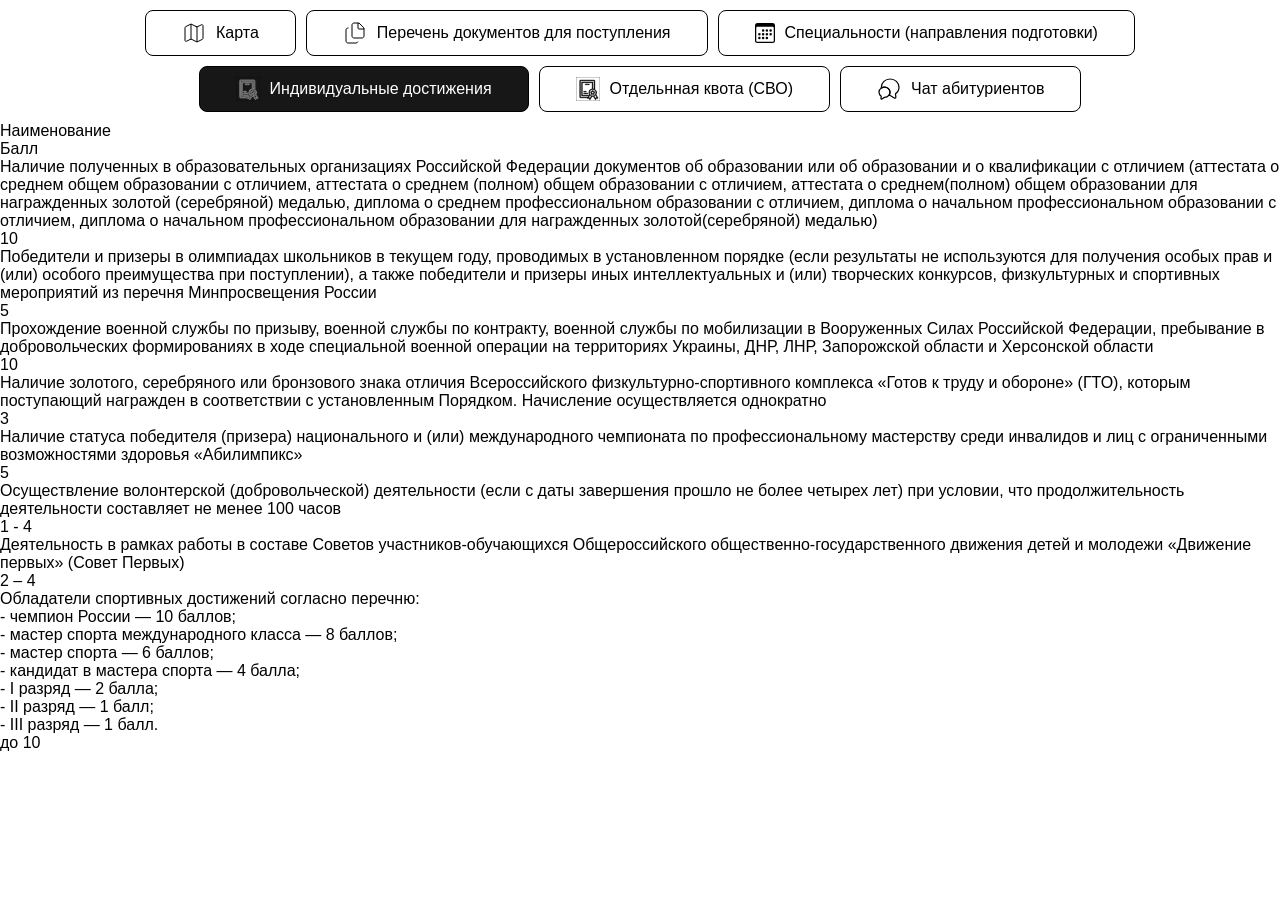
==== achievements.html @ 41448202 "09.06" ====
<!DOCTYPE html>
<html lang="ru">
<head>
    <meta charset="UTF-8">
    <meta name="viewport" content="width=device-width, initial-scale=1, maximum-scale=1, user-scalable=no">
    <title>Интерактивная карта - Часто задаваемые вопросы</title>
    <link rel="stylesheet" href="assets/css/style.css">
</head>
<body>
    <div class="nav-btns">
        <a href="index.html">
            <svg width="24" height="24" viewBox="0 0 24 24" fill="none" xmlns="http://www.w3.org/2000/svg">
                <path d="M14.106 5.55277C14.3836 5.69149 14.6897 5.7637 15 5.7637C15.3103 5.7637 15.6164 5.69149 15.894 5.55277L19.553 3.72277C19.7056 3.64653 19.8751 3.61058 20.0455 3.61834C20.2159 3.6261 20.3814 3.67731 20.5265 3.7671C20.6715 3.8569 20.7911 3.98229 20.874 4.13135C20.9569 4.28042 21.0003 4.44821 21 4.61877V17.3828C20.9999 17.5684 20.9481 17.7504 20.8505 17.9083C20.7528 18.0662 20.6131 18.1938 20.447 18.2768L15.894 20.5538C15.6164 20.6925 15.3103 20.7647 15 20.7647C14.6897 20.7647 14.3836 20.6925 14.106 20.5538L9.894 18.4478C9.6164 18.3091 9.31033 18.2368 9 18.2368C8.68967 18.2368 8.3836 18.3091 8.106 18.4478L4.447 20.2778C4.29436 20.3541 4.12473 20.39 3.95426 20.3822C3.78379 20.3744 3.61816 20.3231 3.47312 20.2332C3.32808 20.1433 3.20846 20.0177 3.12565 19.8685C3.04284 19.7193 2.99958 19.5514 3 19.3808V6.61777C3.0001 6.43211 3.05189 6.25014 3.14956 6.09225C3.24722 5.93435 3.38692 5.80676 3.553 5.72377L8.106 3.44677C8.3836 3.30805 8.68967 3.23584 9 3.23584C9.31033 3.23584 9.6164 3.30805 9.894 3.44677L14.106 5.55277Z" stroke="black" stroke-linecap="round" stroke-linejoin="round"/>
                <path d="M15 5.76416V20.7642" stroke="black" stroke-linecap="round" stroke-linejoin="round"/>
                <path d="M9 3.23584V18.2358" stroke="black" stroke-linecap="round" stroke-linejoin="round"/>
            </svg>
            Карта
        </a>
        <a href="documents-list.html">
            <svg width="24" height="24" viewBox="0 0 24 24" fill="none" xmlns="http://www.w3.org/2000/svg">
                <path d="M15 2H11C10.4696 2 9.96086 2.21071 9.58579 2.58579C9.21071 2.96086 9 3.46957 9 4V15C9 15.5304 9.21071 16.0391 9.58579 16.4142C9.96086 16.7893 10.4696 17 11 17H19C19.5304 17 20.0391 16.7893 20.4142 16.4142C20.7893 16.0391 21 15.5304 21 15V8" stroke="black" stroke-linecap="round" stroke-linejoin="round"/>
                <path d="M16.706 2.70601C16.4823 2.48153 16.2164 2.30357 15.9236 2.18239C15.6308 2.06122 15.3169 1.99923 15 2.00001V7.00001C15 7.26522 15.1054 7.51958 15.2929 7.70711C15.4804 7.89465 15.7348 8.00001 16 8.00001H21C21.0008 7.68312 20.9388 7.36921 20.8176 7.0764C20.6964 6.78359 20.5185 6.51768 20.294 6.29401L16.706 2.70601Z" stroke="black" stroke-linecap="round" stroke-linejoin="round"/>
                <path d="M5 7C4.46957 7 3.96086 7.21071 3.58579 7.58579C3.21071 7.96086 3 8.46957 3 9V20C3 20.5304 3.21071 21.0391 3.58579 21.4142C3.96086 21.7893 4.46957 22 5 22H13C13.3511 22 13.6959 21.9076 14 21.732C14.304 21.5565 14.5565 21.304 14.732 21" stroke="black" stroke-linecap="round" stroke-linejoin="round"/>
            </svg>
            Перечень документов для поступления
        </a>
        <a href="plan-bak.html">
            <svg xmlns="http://www.w3.org/2000/svg" width="20" height="20" fill="currentColor" class="bi bi-calendar3" viewBox="0 0 16 16">
                <path d="M14 0H2a2 2 0 0 0-2 2v12a2 2 0 0 0 2 2h12a2 2 0 0 0 2-2V2a2 2 0 0 0-2-2M1 3.857C1 3.384 1.448 3 2 3h12c.552 0 1 .384 1 .857v10.286c0 .473-.448.857-1 .857H2c-.552 0-1-.384-1-.857z"/>
                <path d="M6.5 7a1 1 0 1 0 0-2 1 1 0 0 0 0 2m3 0a1 1 0 1 0 0-2 1 1 0 0 0 0 2m3 0a1 1 0 1 0 0-2 1 1 0 0 0 0 2m-9 3a1 1 0 1 0 0-2 1 1 0 0 0 0 2m3 0a1 1 0 1 0 0-2 1 1 0 0 0 0 2m3 0a1 1 0 1 0 0-2 1 1 0 0 0 0 2m3 0a1 1 0 1 0 0-2 1 1 0 0 0 0 2m-9 3a1 1 0 1 0 0-2 1 1 0 0 0 0 2m3 0a1 1 0 1 0 0-2 1 1 0 0 0 0 2m3 0a1 1 0 1 0 0-2 1 1 0 0 0 0 2"/>
            </svg>
            Специальности (направления подготовки)
        </a>
        <a class="active" href="achievements.html">
            <svg width="24" height="24" viewBox="0 0 60 60" xmlns="http://www.w3.org/2000/svg" fill="#000000" stroke="#000000">
                <g id="SVGRepo_bgCarrier" stroke-width="0"/>
                <g id="SVGRepo_tracerCarrier" stroke-linecap="round" stroke-linejoin="round"/>
                <g id="SVGRepo_iconCarrier"> <defs> <style>.cls-1{fill:none;}.cls-2{fill:#000000;}</style> </defs> <title/> <g data-name="Layer 2" id="Layer_2"> <g id="Icons"> <g id="Award"> <rect class="cls-1" height="60" width="60"/> <path class="cls-2" d="M55.05,52.25l-4.81-8.32a9.75,9.75,0,0,0-3-12.91V9.9a2.34,2.34,0,0,0-2.34-2.34H11.52A2.33,2.33,0,0,0,9.19,9.9V49.75a2.33,2.33,0,0,0,2.33,2.33H28.57l-.1.17a1,1,0,0,0,0,1.06,1,1,0,0,0,1,.44l3.11-.4,1.21,2.89a1,1,0,0,0,.86.61h.06a1,1,0,0,0,.87-.5L40,48.71a10.21,10.21,0,0,0,1.77.17,10.43,10.43,0,0,0,1.78-.17L48,56.35a1,1,0,0,0,.87.5h.06a1,1,0,0,0,.86-.61L51,53.35l3.11.4a1,1,0,0,0,1-1.5ZM11.52,50.08a.33.33,0,0,1-.33-.33V9.9a.34.34,0,0,1,.33-.34H44.88a.34.34,0,0,1,.34.34V30a9.52,9.52,0,0,0-2.73-.61V13.29a1,1,0,0,0-1-1H14.91a1,1,0,0,0-1,1V46.35a1,1,0,0,0,1,1H31.3l-1.58,2.73ZM32,39.11a9.74,9.74,0,0,0,1.28,4.82l-.83,1.42H15.91V14.29H40.49V29.44A9.78,9.78,0,0,0,32,39.11Zm2.84,14.5-.72-1.73a1,1,0,0,0-1-.6l-1.86.23,3.36-5.82A9.75,9.75,0,0,0,38,48.12ZM34,39.11a7.76,7.76,0,1,1,7.76,7.77A7.77,7.77,0,0,1,34,39.11ZM50.45,51.28a1,1,0,0,0-1.05.6l-.72,1.73-3.17-5.49A9.75,9.75,0,0,0,49,45.69l3.36,5.82Z"/> <path class="cls-2" d="M46.57,36.87,44.14,36l-1.59-2A1,1,0,0,0,41,34l-1.59,2L37,36.87a1,1,0,0,0-.61.63,1,1,0,0,0,.12.87l1.46,2.14L38,43.1a1,1,0,0,0,.41.78,1,1,0,0,0,.87.15l2.48-.73,2.49.73a.86.86,0,0,0,.28,0,1,1,0,0,0,.58-.19,1,1,0,0,0,.42-.78l.07-2.59,1.46-2.14a1,1,0,0,0,.13-.87A1,1,0,0,0,46.57,36.87Zm-2.78,2.76a1,1,0,0,0-.18.53l0,1.59L42,41.3a1,1,0,0,0-.56,0L40,41.75l-.05-1.59a1,1,0,0,0-.18-.53l-.89-1.32,1.49-.53a1.09,1.09,0,0,0,.46-.33l1-1.26,1,1.26a1.09,1.09,0,0,0,.46.33l1.49.53Z"/> <path class="cls-2" d="M32.71,17.3h-9a1,1,0,0,0,0,2h9a1,1,0,0,0,0-2Z"/> <path class="cls-2" d="M19.79,37.67H24.9a1,1,0,0,0,0-2H19.79a1,1,0,0,0,0,2Z"/> <path class="cls-2" d="M29,40.09H19.79a1,1,0,0,0,0,2H29a1,1,0,0,0,0-2Z"/> </g> </g> </g> </g>
            </svg>
            Индивидуальные достижения
        </a>
        <a href="quota-svo.html">
            <svg width="24" height="24" viewBox="0 0 60 60" xmlns="http://www.w3.org/2000/svg" fill="#000000" stroke="#000000">
                <g id="SVGRepo_bgCarrier" stroke-width="0"/>
                <g id="SVGRepo_tracerCarrier" stroke-linecap="round" stroke-linejoin="round"/>
                <g id="SVGRepo_iconCarrier"> <defs> <style>.cls-1{fill:none;}.cls-2{fill:#000000;}</style> </defs> <title/> <g data-name="Layer 2" id="Layer_2"> <g id="Icons"> <g id="Award"> <rect class="cls-1" height="60" width="60"/> <path class="cls-2" d="M55.05,52.25l-4.81-8.32a9.75,9.75,0,0,0-3-12.91V9.9a2.34,2.34,0,0,0-2.34-2.34H11.52A2.33,2.33,0,0,0,9.19,9.9V49.75a2.33,2.33,0,0,0,2.33,2.33H28.57l-.1.17a1,1,0,0,0,0,1.06,1,1,0,0,0,1,.44l3.11-.4,1.21,2.89a1,1,0,0,0,.86.61h.06a1,1,0,0,0,.87-.5L40,48.71a10.21,10.21,0,0,0,1.77.17,10.43,10.43,0,0,0,1.78-.17L48,56.35a1,1,0,0,0,.87.5h.06a1,1,0,0,0,.86-.61L51,53.35l3.11.4a1,1,0,0,0,1-1.5ZM11.52,50.08a.33.33,0,0,1-.33-.33V9.9a.34.34,0,0,1,.33-.34H44.88a.34.34,0,0,1,.34.34V30a9.52,9.52,0,0,0-2.73-.61V13.29a1,1,0,0,0-1-1H14.91a1,1,0,0,0-1,1V46.35a1,1,0,0,0,1,1H31.3l-1.58,2.73ZM32,39.11a9.74,9.74,0,0,0,1.28,4.82l-.83,1.42H15.91V14.29H40.49V29.44A9.78,9.78,0,0,0,32,39.11Zm2.84,14.5-.72-1.73a1,1,0,0,0-1-.6l-1.86.23,3.36-5.82A9.75,9.75,0,0,0,38,48.12ZM34,39.11a7.76,7.76,0,1,1,7.76,7.77A7.77,7.77,0,0,1,34,39.11ZM50.45,51.28a1,1,0,0,0-1.05.6l-.72,1.73-3.17-5.49A9.75,9.75,0,0,0,49,45.69l3.36,5.82Z"/> <path class="cls-2" d="M46.57,36.87,44.14,36l-1.59-2A1,1,0,0,0,41,34l-1.59,2L37,36.87a1,1,0,0,0-.61.63,1,1,0,0,0,.12.87l1.46,2.14L38,43.1a1,1,0,0,0,.41.78,1,1,0,0,0,.87.15l2.48-.73,2.49.73a.86.86,0,0,0,.28,0,1,1,0,0,0,.58-.19,1,1,0,0,0,.42-.78l.07-2.59,1.46-2.14a1,1,0,0,0,.13-.87A1,1,0,0,0,46.57,36.87Zm-2.78,2.76a1,1,0,0,0-.18.53l0,1.59L42,41.3a1,1,0,0,0-.56,0L40,41.75l-.05-1.59a1,1,0,0,0-.18-.53l-.89-1.32,1.49-.53a1.09,1.09,0,0,0,.46-.33l1-1.26,1,1.26a1.09,1.09,0,0,0,.46.33l1.49.53Z"/> <path class="cls-2" d="M32.71,17.3h-9a1,1,0,0,0,0,2h9a1,1,0,0,0,0-2Z"/> <path class="cls-2" d="M19.79,37.67H24.9a1,1,0,0,0,0-2H19.79a1,1,0,0,0,0,2Z"/> <path class="cls-2" d="M29,40.09H19.79a1,1,0,0,0,0,2H29a1,1,0,0,0,0-2Z"/> </g> </g> </g> </g>
            </svg>
            Отдельнная квота (СВО)
        </a>
        <a href="chat.html">
            <svg width="24" height="24" viewBox="0 0 59 59" fill="none" xmlns="http://www.w3.org/2000/svg">
                <path d="M46.3649 49.1419C46.6108 51.1823 44.4229 52.6081 42.6774 51.551L32.377 45.4298C31.2462 45.4298 30.14 45.3561 29.0583 45.2086C30.8775 43.0699 31.9591 40.3656 31.9591 37.4402C31.9591 30.4585 25.9116 24.8045 18.4383 24.8045C15.5866 24.8045 12.9562 25.6157 10.7683 27.0415C10.6945 26.4269 10.6699 25.8123 10.6699 25.1731C10.6699 13.9877 20.3803 4.9165 32.377 4.9165C44.3737 4.9165 54.0841 13.9877 54.0841 25.1731C54.0841 31.8106 50.667 37.6861 45.4062 41.3736L46.3649 49.1419Z" stroke="black" stroke-width="3" stroke-linecap="round" stroke-linejoin="round"/>
                <path d="M29.0569 45.2088C26.6231 48.1588 22.7635 50.0517 18.4368 50.0517L12.0206 53.8621C10.9389 54.5258 9.56226 53.6163 9.70976 52.3625L10.3243 47.5197C7.03017 45.2334 4.91602 41.5704 4.91602 37.4404C4.91602 33.1137 7.22686 29.3034 10.7669 27.0417C12.9548 25.6159 15.5852 24.8047 18.4368 24.8047C25.9102 24.8047 31.9577 30.4587 31.9577 37.4404C31.9577 40.3658 30.876 43.0701 29.0569 45.2088Z" stroke="black" stroke-width="3" stroke-linecap="round" stroke-linejoin="round"/>
            </svg>
            Чат абитуриентов
        </a>
    </div>

    <div class="achievements-content">
        <div class="achievements-grid">
            <div class="achievements-grid-header-item">
                Наименование
            </div>
            <div class="achievements-grid-header-item lst">
                Балл
            </div>
            <div class="achievements-info">
                Наличие полученных в образовательных организациях Российской Федерации документов об образовании или об образовании и о квалификации с отличием (аттестата о среднем общем образовании с отличием, аттестата о среднем (полном) общем образовании с отличием, аттестата о среднем(полном) общем образовании для награжденных золотой (серебряной) медалью, диплома о среднем профессиональном образовании с отличием, диплома о начальном профессиональном образовании с отличием, диплома о начальном профессиональном образовании для награжденных золотой(серебряной) медалью)
            </div>
            <div class="achievements-info">10</div>

            <div class="achievements-info">
                Победители и призеры в олимпиадах школьников в текущем году, проводимых в установленном порядке (если результаты не используются для получения особых прав и (или) особого преимущества при поступлении), а также победители и призеры иных интеллектуальных и (или) творческих конкурсов, физкультурных и спортивных мероприятий из перечня Минпросвещения России
            </div>
            <div class="achievements-info">5</div>

            <div class="achievements-info">
                Прохождение военной службы по призыву, военной службы по контракту, военной службы по мобилизации в Вооруженных Силах Российской Федерации, пребывание в добровольческих формированиях в ходе специальной военной операции на территориях Украины, ДНР, ЛНР, Запорожской области и Херсонской области
            </div>
            <div class="achievements-info">10</div>

            <div class="achievements-info">
                Наличие золотого, серебряного или бронзового знака отличия Всероссийского физкультурно-спортивного комплекса «Готов к труду и обороне» (ГТО), которым поступающий награжден в соответствии с установленным Порядком. Начисление осуществляется однократно
            </div>
            <div class="achievements-info">3</div>

            <div class="achievements-info">
                Наличие статуса победителя (призера) национального и (или) международного чемпионата по профессиональному мастерству среди инвалидов и лиц с ограниченными возможностями здоровья «Абилимпикс»
            </div>
            <div class="achievements-info">5</div>

            <div class="achievements-info">
                Осуществление волонтерской (добровольческой) деятельности (если с даты завершения прошло не более четырех лет) при условии, что продолжительность деятельности составляет не менее 100 часов
            </div>
            <div class="achievements-info">1 - 4</div>

            <div class="achievements-info">
                Деятельность в рамках работы в составе Советов участников-обучающихся Общероссийского общественно-государственного движения детей и молодежи «Движение первых» (Совет Первых)
            </div>
            <div class="achievements-info">2 – 4</div>

            <div class="achievements-info">
                Обладатели спортивных достижений согласно перечню:<br>
                - чемпион России — 10 баллов;<br>
                - мастер спорта международного класса — 8 баллов;<br>
                - мастер спорта — 6 баллов;<br>
                - кандидат в мастера спорта — 4 балла;<br>
                - I разряд — 2 балла;<br>
                - II разряд — 1 балл;<br>
                - III разряд — 1 балл.
            </div>
            <div class="achievements-info">до 10</div>
        </div>
    </div>
    
    <!--<script src="assets/js/main-script.js"></script>-->
</body>
</html>
---- assets/css/style.css ----
@font-face {
    font-family: 'Templegarten';
    src: url('../fonts/Templegarten.otf') format('opentype');
    font-weight: normal;
    font-style: normal;
    font-display: swap;
}
*{
    margin: 0;
    padding: 0;
    box-sizing: border-box;
    font-family: "Helvetica Neue", Arial, sans-serif;
}
a{
    text-decoration: none;
    color: inherit;
}
body {
    overflow: hidden;
    background-color: white;
    display: flex;
    justify-content: center;
    align-items: center;
    width: 100vw;
    display: flex;
    flex-direction: column;
}
.main-content{
    display: flex;
    flex-direction: column;
    justify-content: space-between;
    gap: 10px;
    width: 100%;
}
.bottom-menu{
    background-color: white;
    box-shadow: 0px 10px 50px rgba(34, 60, 80, 0.2);
    width: 100%;
    padding: 20px;
    height: calc(100vh - 65vh);
    z-index: 20;
}
.menu{
    display: grid;
    grid-template-columns: 1fr 1fr;
    gap: 20px;
    overflow: scroll;
    height: calc(100vh - 79vh);
}
.menu-item{
    display: flex;
    width: 100%;
    flex-direction: column;
    gap: 3rem;
    padding: 20px;
    border: solid 5px #DADADA;
    border-radius: 4rem;
}
.menu-item.active{
    background-color: #F0F7FF;
    border-radius: 2rem;
}
.menu-item h4{
    font-size: 3.5rem;
    width: fit-content;
    padding: 0 2rem;
    color: #385CAF;
    border-radius: 4rem;
}
.menu-item span{
    font-size: 3rem;
    margin-left: 2rem;
}


.main-svg {
    width: 100vw;
    height: 90vh;
    overscroll-behavior: contain;
    touch-action: pan-x pan-y; 
    transform-origin: top left;
    text-rendering: optimizeLegibility;
    -webkit-font-smoothing: antialiased;
    -moz-osx-font-smoothing: grayscale;
    image-rendering: -webkit-optimize-contrast;
    image-rendering: crisp-edges;
}
.main-svg path, 
.main-svg rect, 
.main-svg g {
    shape-rendering: geometricPrecision;
}


.room,
.room-item {
    cursor: pointer;
    transition: .3s linear;
}

.room-group:hover .room,
.room-group.active .room {
    fill: #5590e0;
}

.room-group:hover .room-item,
.room-group.active .room-item {
    stroke: white;
}
.room-group:hover .room-text,
.room-group.active .room-text{
    fill: white;
}

.path-to-room {
    opacity: 0;
    transition: .3s linear;
}

.path-to-room.active {
    opacity: 1;
}

.wrapp-info {
    transition: .3s cubic-bezier(0.25, 1, 0.5, 1);
    position: absolute;
    left: 40px;
    top: 40px;
    transform: translateX(-120%);
    z-index: 10;
}

.wrapp-info.active {
    transform: translateX(0);
}

.info-box {
    position: relative;
    background-color: white;
    box-shadow: 0px 10px 50px rgba(34, 60, 80, 0.2);
    border-radius: 24px;
    padding: 30px;
    width: 450px;
    display: flex;
    flex-direction: column;
    gap: 20px;
}

.info-box h5 {
    font-size: 24px;
    font-weight: 700;
}

.info-box h4 {
    font-size: 20px;
}

.discription-box {
    display: flex;
    flex-direction: column;
    gap: 12px;
    font-size: 16px;
}

.close-btn {
    position: absolute;
    right: 15px;
    top: 15px;
    cursor: pointer;
    padding: 5px;
}

.close-btn svg {
    fill: #820000;
    transition: .3s ease;
}

.close-btn:hover svg {
    fill: #C10F1A;
    transform: rotate(180deg);
}

.nav-btns{
    display: flex;
    justify-content: center;
    flex-wrap: wrap;
    gap: 10px;
    margin: 10px 0;
    z-index: 9999;
}

.nav-btns a{
    display: flex;
    align-items: center;
    gap: 10px;
    padding: 10px 36px;
    border-radius: 8px;
    transition: .3s linear;
    border: solid 1px black
}

.nav-btns a.active,
.nav-btns a:hover{
    background-color: #171717;
    color: white;
}

.nav-btns a.active svg path,
.nav-btns a:hover svg path{
    stroke: white;
}

.preview {
    position: absolute;
    display: flex;
    flex-direction: column;
    gap: 2rem;
    justify-content: center;
    align-items: center;
    width: 100%;
    height: 100%;
    top: 0;
    left: 0;
    background-color: white;
    z-index: 9999;
    opacity: 1;
    transition: opacity 0.5s ease, visibility 0.5s ease;
    visibility: visible;
}

.honeycomb{
    position: absolute;
}

.honeycomb.top{
    top: 0;
    left: 0;
}

.honeycomb.bottom{
    bottom: 0;
    right: 0;
}

.preview.hidden {
    opacity: 0;
    visibility: hidden;
    pointer-events: none;
}

.preview-text {
    font-size: 3rem;
    font-weight: bold;
    letter-spacing: 2px;
    text-align: center;
    user-select: none;
    max-width: 85%;
    line-height: 1.5;
    display: flex;
    flex-direction: column;
    gap: 2.5rem;
    align-items: center;
}

.preview-text .main-title {
    color: #000000;
    display: flex;
    flex-direction: column;
    align-items: center;
    gap: 0.8rem;
}
.title-line,
.subtitle{
    font-family: 'Templegarten', sans-serif;
}
.preview-text .title-line {
    display: block;
    min-height: 4.5rem;
    text-align: center;
    color: #820000;
}

.preview-text .subtitle {
    font-size: 1.8rem;
    color: #888888;
    font-weight: 500;
    letter-spacing: 1px;
    min-height: 2.8rem;
}
.typing-cursor::after {
    content: '|';
    display: inline-block;
    margin-left: 6px;
    color: black;
    font-weight: 300;
    animation: blinkCursor 0.8s steps(2, start) infinite;
}

@keyframes blinkCursor {
    0% { opacity: 1; }
    100% { opacity: 0; }
}


/* Стили для списка документов */
.documents-list,
.questions-list {
    padding: 20px;
    width: 100%;
}

.questions-list{
    height: calc(100vh - 68px);
    overflow-y: scroll ;
    scrollbar-width: none;
}

.document-link, 
.question-link {
    display: flex;
    align-items: center;
    padding: 16px;
    margin-bottom: 12px;
    border: none;
    width: 100%;
    background: #fff;
    border-radius: 12px;
    box-shadow: 0 2px 8px rgba(0,0,0,0.08);
    text-decoration: none;
    color: inherit;
    cursor: pointer;
    transition: transform 0.2s, box-shadow 0.2s;
}

.document-link:hover,
.question-link:hover {
    transform: translateY(-2px);
    box-shadow: 0 4px 16px rgba(0,0,0,0.12);
}

.document-icon,
.question-icon {
    width: 40px;
    height: 40px;
    min-width: 40px;
    margin-right: 16px;
    display: flex;
    align-items: center;
    justify-content: center;
    background: #f0f4ff;
    border-radius: 8px;
    color: #3b82f6;
}

.document-info {
    flex: 1;
}

.document-title,
.question-title {
    font-weight: 600;
    font-size: 16px;
    color: #1f2937;
    margin-bottom: 4px;
}

.document-meta {
    font-size: 13px;
    color: #6b7280;
}

[popover]:popover-open {
    width: 80vw;
    max-height: 80vh;
    height: fit-content;
    margin: auto;
    border-radius: 16px;
    padding: 20px;
    border: none;
    border-radius: 8px;
    box-shadow: 0 10px 25px rgba(0, 0, 0, 0.15);
    background-color: #ffffff;
    animation: fadeIn 0.3s ease-out;
}

[popover]::backdrop {
    background-color: rgba(0, 0, 0, 0.4);
    backdrop-filter: blur(4px);
}

.popover-close-btn {
    width: 32px;
    height: 32px;
    right: 20px;
    top: 20px;
    position: absolute;
    border: none;
    background: #f3f4f6;
    border-radius: 8px;
    cursor: pointer;
    display: flex;
    align-items: center;
    justify-content: center;
    color: #6b7280;
    transition: background 0.2s;
}

.popover-close-btn:hover {
    background: #e5e7eb;
    color: #007bff;
}

.question-answer-box{
    display: flex;
    flex-direction: column;
    gap: 20px;
}

@keyframes fadeIn {
    from {
        opacity: 0;
        transform: translateY(-10px);
    }
    to {
        opacity: 1;
        transform: translateY(0);
    }
}

.modal {
    display: none;
    position: fixed;
    top: 0;
    left: 0;
    width: 100%;
    height: 100%;
    background: rgba(0,0,0,0.6);
    z-index: 1000;
    align-items: center;
    justify-content: center;
    padding: 20px;
    box-sizing: border-box;
}

.modal.active {
    display: flex;
}

.modal-content {
    background: #fff;
    border-radius: 16px;
    width: 100%;
    max-width: 900px;
    max-height: 95vh;
    display: flex;
    flex-direction: column;
    position: relative;
    animation: modalSlide 0.3s ease;
}

@keyframes modalSlide {
    from { opacity: 0; transform: translateY(-20px); }
    to { opacity: 1; transform: translateY(0); }
}

.modal-header {
    display: flex;
    align-items: center;
    justify-content: space-between;
    padding: 16px 20px;
    border-bottom: 1px solid #e5e7eb;
}

.modal-title {
    font-weight: 600;
    font-size: 18px;
    color: #1f2937;
    flex: 1;
    margin-right: 16px;
    white-space: nowrap;
    overflow: hidden;
    text-overflow: ellipsis;
}

.modal-close {
    width: 32px;
    height: 32px;
    border: none;
    background: #f3f4f6;
    border-radius: 8px;
    cursor: pointer;
    display: flex;
    align-items: center;
    justify-content: center;
    color: #6b7280;
    transition: background 0.2s;
}

.modal-close:hover {
    background: #e5e7eb;
    color: #374151;
}

.modal-body {
    flex: 1;
    min-height: 0;
    padding: 0;
}

.modal-body iframe {
    width: 100%;
    height: 100%;
    min-height: 60vh;
    border: none;
    border-radius: 0 0 16px 16px;
}

.search-box {
    position: relative;
    display: flex;
    align-items: center;
    padding: 16px 20px;
    margin: 20px auto;
    width: 95%;
    max-width: 800px;
    background: #fff;
    border-radius: 16px;
    box-shadow: 0 2px 12px rgba(0,0,0,0.08);
    gap: 12px;
}

.search-box svg {
    color: #9ca3af;
    flex-shrink: 0;
}

.search-input {
    flex: 1;
    border: none;
    outline: none;
    font-size: 16px;
    color: #1f2937;
    background: transparent;
}

.search-input::placeholder {
    color: #9ca3af;
}

.search-clear {
    display: flex;
    align-items: center;
    justify-content: center;
    width: 32px;
    height: 32px;
    border: none;
    background: #f3f4f6;
    border-radius: 8px;
    cursor: pointer;
    color: #6b7280;
    transition: background 0.2s;
    flex-shrink: 0;
}

.search-clear:hover {
    background: #e5e7eb;
    color: #374151;
}

.search-empty {
    display: flex;
    flex-direction: column;
    align-items: center;
    justify-content: center;
    padding: 60px 20px;
    text-align: center;
    color: #6b7280;
    gap: 16px;
}

.search-empty svg {
    width: 80px;
    height: 80px;
}

.search-empty p {
    font-size: 20px;
    font-weight: 600;
    color: #374151;
    margin: 0;
}

.search-empty span {
    font-size: 14px;
}


@media (min-width: 2000px) {
    .nav-btns a{
        font-size: 3rem;
        gap: 3rem;
        padding: 1.5rem 4rem;
        border-radius: 2rem;
    }
    .nav-btns a svg{
        scale: 3;
    }
    .nav-btns{
        margin-top: 5rem;
        gap: 3rem;
    }
    .main-svg {
        width: 86.5vw;
        position: absolute;
        left: 6%;
        top: -0.5%;
    }
    .svg-wrapp{
        background-image: url('../img/map.jpg');
        background-repeat: no-repeat;
        height: 65vh;
        background-position: 39% 30%;
        background-size: 80%;
    }
    .preview-text{
        font-size: 7rem;
    }
    .preview-text .subtitle{
        font-size: 5rem;
    }
    .wrapp-info {
        transform: translateX(0);
        transform: translateY(100%);
        margin-bottom: 1rem;
        top: auto;
        left: 1%;
        bottom: 19%;
    }
    .wrapp-info.active{
        bottom: 22%;
    }
    .info-box {
        width: 1300px;
        padding: 50px;
        border-radius: 40px;
        gap: 35px;
        box-shadow: 0px 20px 80px rgba(34, 60, 80, 0.4);
    }
    .info-box h5 { font-size: 88px; }
    .info-box h4 { font-size: 72px; }
    .discription-box { font-size: 60px; gap: 20px; }
    .close-btn { right: 30px; top: 30px; }
    .close-btn svg { width: 90px; height: 90px; }

    [popover]:popover-open {
        padding: 4rem;
    }

    .documents-list,
    .questions-list {
        padding: 0;
        width: 95%;
        max-width: 1700px;
        margin: 0 auto;
        max-height: calc(100vh - 200px);
        overflow-y: auto;
        overscroll-behavior: contain;
        scrollbar-width: none;
    }
    .questions-list{
        margin-top: 3rem;
        height: calc(100vh - 270px);
    }
    .documents-list::-webkit-scrollbar, .questions-list::-webkit-scrollbar { display: none; }

    .document-link,
    .question-link {
        padding: 50px 60px;
        margin-bottom: 40px;
        border-radius: 32px;
        box-shadow: 0 15px 50px rgba(0,0,0,0.08);
    }
    .document-link:active,
    .question-link:active {
        transform: scale(0.98);
    }

    .question-answer-box h3{
        font-size: 4rem;
    }
    .question-answer-box p{
        font-size: 3rem;
    }
    

    .document-icon, 
    .question-icon {
        width: 120px;
        height: 120px;
        min-width: 120px;
        margin-right: 50px;
        border-radius: 24px;
    }
    .document-icon svg,
    .question-icon svg {
        width: 60px;
        height: 60px;
    }

    .document-title,
    .question-title {
        font-size: 48px;
        margin-bottom: 16px;
        line-height: 1.2;
    }

    .document-meta {
        font-size: 36px;
    }

    .modal {
        padding: 60px;
        align-items: center;
    }

    .modal-content {
        width: 96%;
        max-width: 1900px;
        max-height: 94vh;
        border-radius: 48px;
        box-shadow: 0 40px 120px rgba(0,0,0,0.45);
        overflow: hidden;
    }

    .modal-header {
        padding: 40px 50px;
        border-bottom-width: 3px;
    }

    .modal-title {
        font-size: 56px;
        margin-right: 40px;
    }

    .modal-close,
    .popover-close-btn {
        width: 100px;
        height: 100px;
        border-radius: 24px;
    }
    .popover-close-btn svg{
        width: 60px;
        height: 60px;
    }
    .modal-close svg {
        width: 50px;
        height: 50px;
    }

    .modal-body {
        flex: 1;
        min-height: 0;
        padding: 0;
        background: #f9fafb;
    }

    .modal-body iframe {
        width: 100%;
        height: calc(94vh - 220px);
        min-height: auto;
        border-radius: 0 0 48px 48px;
    }

    .search-box {
        padding: 40px 50px;
        margin: 40px auto 60px;
        border-radius: 32px;
        box-shadow: 0 8px 40px rgba(0,0,0,0.1);
        gap: 30px;
        max-width: 1700px;
        width: 95%;
    }
    
    .search-box svg {
        width: 4rem;
        height: 4rem;
    }
    
    .search-input {
        font-size: 48px;
    }
    
    .search-input::placeholder {
        font-size: 48px;
    }
    
    .search-clear {
        width: 90px;
        height: 90px;
        border-radius: 24px;
    }
    
    .search-clear svg {
        width: 45px;
        height: 45px;
    }
    
    .search-empty {
        padding: 100px 40px;
        gap: 40px;
    }
    
    .search-empty svg {
        width: 200px;
        height: 200px;
    }
    
    .search-empty p {
        font-size: 64px;
    }
    
    .search-empty span {
        font-size: 48px;
    }
    /*Перечень документов*/
    .documents-list-content,
    .plan-content,
    .achievements-content{
        display: flex;
        flex-direction: column;
        gap: 4rem;
        margin-top: 3rem;
    }
    .plan-content,
    .achievements-content{
        overflow-y: scroll;
        height: 85vh;
    }
    .documents-header h3,
    .plan-header h3{
        font-size: 3rem;
        text-align: center;
        margin: 0 10rem;
        font-weight: 500;
    }
    .documents-grid{
        display: grid;
        grid-template-columns: repeat(3, 1fr);
        gap: 10rem 3rem;
        margin: 0 10rem;
    }
    .documents-info-box{
        display: flex;
        flex-direction: column;
        gap: 2rem;
        align-items: center;
    }
    .documents-info-box span{
        font-size: 3rem;
        text-align: center;
    }
    /*План приема*/
    .plan-grid-header,
    .plan-grid-box{
        display: grid;
        grid-template-columns: repeat(6, 1fr);
        margin: 0 10rem;
    }
    .plan-content h4{
        font-size: 2.8rem;
        margin: 0 10rem;
    }
    .plan-grid-header.all,
    .plan-grid-box.all{
        grid-template-columns: 1fr;
    }
    .plan-grid-box.all .plan-info{
        border: 5px solid black;
        border-top: 0;
        justify-content: flex-start;
        text-align: start;
    }
    .plan-grid-box.all .plan-info.header{
        font-weight: 600;
        color: #385CAF;
        justify-content: center;
    }
    .plan-grid-header-item{
        font-size: 2.4rem;
        padding: 1rem;
        text-align: center;
        color: #385CAF;
        border: 5px solid #385CAF;
        border-right: 0;
        display: flex;
        justify-content: center;
        align-items: center;
    }
    .plan-grid-header-item.rowspan{
        grid-row: span 2;
        border: 5px solid #385CAF;
        border-right: 0;
    }
    .plan-grid-header-item.rowspan:first-child{
        border-top-left-radius: 2rem;
    }
    .plan-grid-header-item.colspan{
        grid-column: span 4;
        border-bottom: 0;
        border-right: 5px solid #385CAF;
        border-top-right-radius: 2rem;
    }
    .plan-grid-header-item:last-child{
        border-right: 5px solid #385CAF;
    }
    .plan-info{
        border: 5px solid black;
        border-top: 0;
        border-right: 0;
        font-size: 2.4rem;
        padding: 1rem;
        text-align: center;
        display: flex;
        justify-content: center;
        align-items: center;
    }
    .plan-info:last-child{
        border-right: 5px solid black;
    }
    /*Чат*/
    .chat-content{
        margin-top: 10rem;
        gap: 20rem;
    }
    .chat-content,
    .chat-box,
    .chat-title-box{
        display: flex;
        flex-direction: column;
    }
    .chat-box,
    .chat-title-box{
        gap: 2rem;
        justify-content: center;
        align-items: center;
    }
    .chat-box img{
        width: 60%;
    }
    .chat-title-box h3{
        font-size: 4rem;
        color: #385CAF;
        width: 70%;
        text-align: center;
    }
    .chat-title-box span{
        font-size: 3rem;
    }
    /*Достижения*/
    .achievements-content{
        margin: 0 10rem;
    }
    .achievements-grid{
        display: grid;
        grid-template-columns: 2fr 1fr;
    }
    .achievements-grid-header-item{
        border: 5px solid #385CAF;
        font-size: 2.4rem;
        padding: 1rem;
        border-right: 0;
        color: #385CAF;
        text-align: center;
    }
    .achievements-grid-header-item.lst{
        border-right: 5px solid #385CAF;
    }
    .achievements-info{
        font-size: 2.4rem;
        padding: 1rem;
        border: 5px solid black;
        border-top: 0;
        border-right: 0;
    }
    .achievements-info:nth-child(2n){
        border-right: 5px solid black;
    }
}
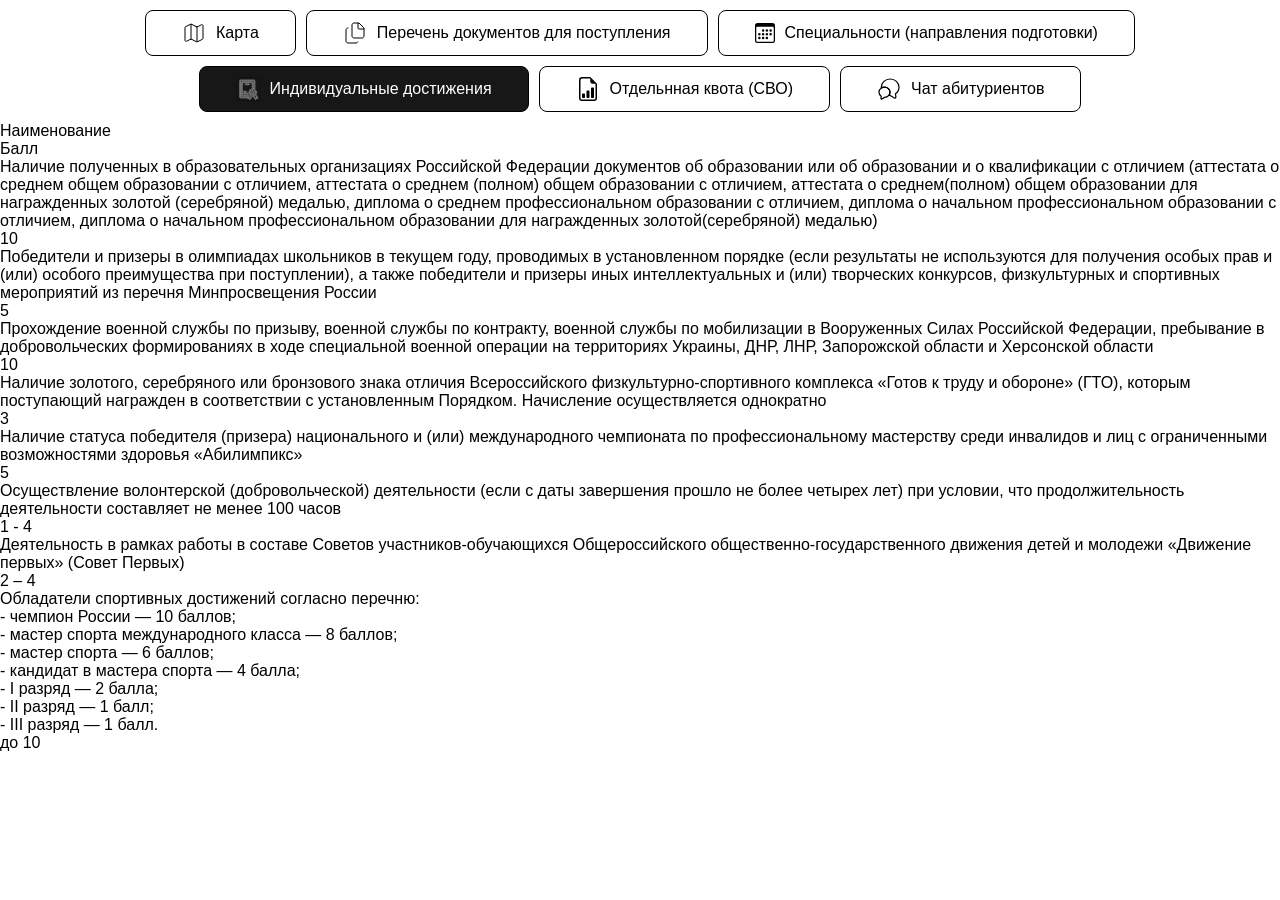
==== commit 1565b96c: "09.06" ====
--- a/achievements.html
+++ b/achievements.html
@@ -3,7 +3,7 @@
 <head>
     <meta charset="UTF-8">
     <meta name="viewport" content="width=device-width, initial-scale=1, maximum-scale=1, user-scalable=no">
-    <title>Интерактивная карта - Часто задаваемые вопросы</title>
+    <title>Интерактивная карта - Индивидуальные достижения</title>
     <link rel="stylesheet" href="assets/css/style.css">
 </head>
 <body>
@@ -40,10 +40,9 @@
             Индивидуальные достижения
         </a>
         <a href="quota-svo.html">
-            <svg width="24" height="24" viewBox="0 0 60 60" xmlns="http://www.w3.org/2000/svg" fill="#000000" stroke="#000000">
-                <g id="SVGRepo_bgCarrier" stroke-width="0"/>
-                <g id="SVGRepo_tracerCarrier" stroke-linecap="round" stroke-linejoin="round"/>
-                <g id="SVGRepo_iconCarrier"> <defs> <style>.cls-1{fill:none;}.cls-2{fill:#000000;}</style> </defs> <title/> <g data-name="Layer 2" id="Layer_2"> <g id="Icons"> <g id="Award"> <rect class="cls-1" height="60" width="60"/> <path class="cls-2" d="M55.05,52.25l-4.81-8.32a9.75,9.75,0,0,0-3-12.91V9.9a2.34,2.34,0,0,0-2.34-2.34H11.52A2.33,2.33,0,0,0,9.19,9.9V49.75a2.33,2.33,0,0,0,2.33,2.33H28.57l-.1.17a1,1,0,0,0,0,1.06,1,1,0,0,0,1,.44l3.11-.4,1.21,2.89a1,1,0,0,0,.86.61h.06a1,1,0,0,0,.87-.5L40,48.71a10.21,10.21,0,0,0,1.77.17,10.43,10.43,0,0,0,1.78-.17L48,56.35a1,1,0,0,0,.87.5h.06a1,1,0,0,0,.86-.61L51,53.35l3.11.4a1,1,0,0,0,1-1.5ZM11.52,50.08a.33.33,0,0,1-.33-.33V9.9a.34.34,0,0,1,.33-.34H44.88a.34.34,0,0,1,.34.34V30a9.52,9.52,0,0,0-2.73-.61V13.29a1,1,0,0,0-1-1H14.91a1,1,0,0,0-1,1V46.35a1,1,0,0,0,1,1H31.3l-1.58,2.73ZM32,39.11a9.74,9.74,0,0,0,1.28,4.82l-.83,1.42H15.91V14.29H40.49V29.44A9.78,9.78,0,0,0,32,39.11Zm2.84,14.5-.72-1.73a1,1,0,0,0-1-.6l-1.86.23,3.36-5.82A9.75,9.75,0,0,0,38,48.12ZM34,39.11a7.76,7.76,0,1,1,7.76,7.77A7.77,7.77,0,0,1,34,39.11ZM50.45,51.28a1,1,0,0,0-1.05.6l-.72,1.73-3.17-5.49A9.75,9.75,0,0,0,49,45.69l3.36,5.82Z"/> <path class="cls-2" d="M46.57,36.87,44.14,36l-1.59-2A1,1,0,0,0,41,34l-1.59,2L37,36.87a1,1,0,0,0-.61.63,1,1,0,0,0,.12.87l1.46,2.14L38,43.1a1,1,0,0,0,.41.78,1,1,0,0,0,.87.15l2.48-.73,2.49.73a.86.86,0,0,0,.28,0,1,1,0,0,0,.58-.19,1,1,0,0,0,.42-.78l.07-2.59,1.46-2.14a1,1,0,0,0,.13-.87A1,1,0,0,0,46.57,36.87Zm-2.78,2.76a1,1,0,0,0-.18.53l0,1.59L42,41.3a1,1,0,0,0-.56,0L40,41.75l-.05-1.59a1,1,0,0,0-.18-.53l-.89-1.32,1.49-.53a1.09,1.09,0,0,0,.46-.33l1-1.26,1,1.26a1.09,1.09,0,0,0,.46.33l1.49.53Z"/> <path class="cls-2" d="M32.71,17.3h-9a1,1,0,0,0,0,2h9a1,1,0,0,0,0-2Z"/> <path class="cls-2" d="M19.79,37.67H24.9a1,1,0,0,0,0-2H19.79a1,1,0,0,0,0,2Z"/> <path class="cls-2" d="M29,40.09H19.79a1,1,0,0,0,0,2H29a1,1,0,0,0,0-2Z"/> </g> </g> </g> </g>
+            <svg xmlns="http://www.w3.org/2000/svg" width="24" height="24" fill="currentColor" class="bi bi-file-earmark-bar-graph" viewBox="0 0 16 16">
+                <path d="M10 13.5a.5.5 0 0 0 .5.5h1a.5.5 0 0 0 .5-.5v-6a.5.5 0 0 0-.5-.5h-1a.5.5 0 0 0-.5.5zm-2.5.5a.5.5 0 0 1-.5-.5v-4a.5.5 0 0 1 .5-.5h1a.5.5 0 0 1 .5.5v4a.5.5 0 0 1-.5.5zm-3 0a.5.5 0 0 1-.5-.5v-2a.5.5 0 0 1 .5-.5h1a.5.5 0 0 1 .5.5v2a.5.5 0 0 1-.5.5z"/>
+                <path d="M14 14V4.5L9.5 0H4a2 2 0 0 0-2 2v12a2 2 0 0 0 2 2h8a2 2 0 0 0 2-2M9.5 3A1.5 1.5 0 0 0 11 4.5h2V14a1 1 0 0 1-1 1H4a1 1 0 0 1-1-1V2a1 1 0 0 1 1-1h5.5z"/>
             </svg>
             Отдельнная квота (СВО)
         </a>
@@ -113,6 +112,6 @@
         </div>
     </div>
     
-    <!--<script src="assets/js/main-script.js"></script>-->
+    <script src="assets/js/main-script.js"></script>
 </body>
 </html>
--- a/assets/css/style.css
+++ b/assets/css/style.css
@@ -825,14 +825,16 @@
     /*Перечень документов*/
     .documents-list-content,
     .plan-content,
-    .achievements-content{
+    .achievements-content,
+    .quota-content{
         display: flex;
         flex-direction: column;
         gap: 4rem;
         margin-top: 3rem;
     }
     .plan-content,
-    .achievements-content{
+    .achievements-content,
+    .quota-content{
         overflow-y: scroll;
         height: 85vh;
     }
@@ -985,4 +987,23 @@
     .achievements-info:nth-child(2n){
         border-right: 5px solid black;
     }
+    /*Квота*/
+    .quota-content h3{
+        font-size: 4rem;
+        color: #385CAF;
+        text-align: center;
+        margin: 0 10rem;
+    }
+    .quota-list{
+        list-style-type: decimal;
+        margin: 0 10rem;
+        font-size: 2.8rem;
+    }
+    .quota-list li{
+        padding: 2rem 0;
+        border-bottom: 5px solid rgba(190, 190, 190, 0.589);
+    }
+    .quota-list li:last-child{
+        border-bottom: none;
+    }
 }
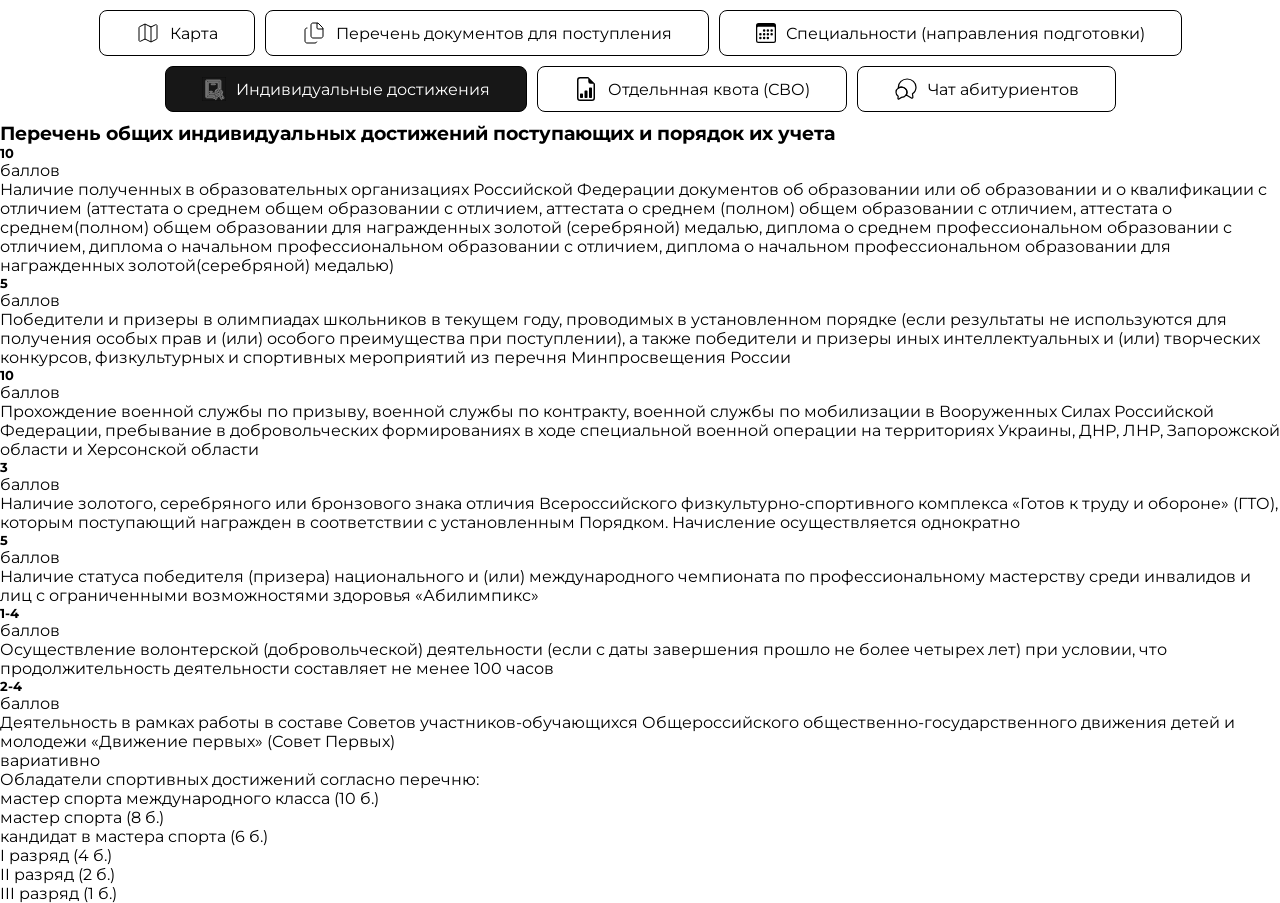
==== commit 7072385b: "09.06" ====
--- a/achievements.html
+++ b/achievements.html
@@ -56,59 +56,91 @@
     </div>
 
     <div class="achievements-content">
+        <div class="achievements-header">
+            <h3>Перечень общих индивидуальных достижений поступающих и порядок их учета</h3>
+        </div>
+        <div>
+            <div class="achievements-grid">
+                <div class="achievements-info">
+                    <h5>10</h5>
+                    <span>баллов</span>
+                </div>
+                <div class="achievements-info">
+                    Наличие полученных в образовательных организациях Российской Федерации документов об образовании или об образовании и о квалификации с отличием (аттестата о среднем общем образовании с отличием, аттестата о среднем (полном) общем образовании с отличием, аттестата о среднем(полном) общем образовании для награжденных золотой (серебряной) медалью, диплома о среднем профессиональном образовании с отличием, диплома о начальном профессиональном образовании с отличием, диплома о начальном профессиональном образовании для награжденных золотой(серебряной) медалью)
+                </div>
+            </div>
+            <div class="achievements-grid">
+                <div class="achievements-info">
+                    <h5>5</h5>
+                    <span>баллов</span>
+                </div>
+                <div class="achievements-info">
+                    Победители и призеры в олимпиадах школьников в текущем году, проводимых в установленном порядке (если результаты не используются для получения особых прав и (или) особого преимущества при поступлении), а также победители и призеры иных интеллектуальных и (или) творческих конкурсов, физкультурных и спортивных мероприятий из перечня Минпросвещения России
+                </div>
+            </div>
+            <div class="achievements-grid">
+                <div class="achievements-info">
+                    <h5>10</h5>
+                    <span>баллов</span>
+                </div>
+                <div class="achievements-info">
+                    Прохождение военной службы по призыву, военной службы по контракту, военной службы по мобилизации в Вооруженных Силах Российской Федерации, пребывание в добровольческих формированиях в ходе специальной военной операции на территориях Украины, ДНР, ЛНР, Запорожской области и Херсонской области
+                </div>
+            </div>
+            <div class="achievements-grid">
+                <div class="achievements-info">
+                    <h5>3</h5>
+                    <span>баллов</span>
+                </div>
+                <div class="achievements-info">
+                    Наличие золотого, серебряного или бронзового знака отличия Всероссийского физкультурно-спортивного комплекса «Готов к труду и обороне» (ГТО), которым поступающий награжден в соответствии с установленным Порядком. Начисление осуществляется однократно
+                </div>
+            </div>
+            <div class="achievements-grid">
+                <div class="achievements-info">
+                    <h5>5</h5>
+                    <span>баллов</span>
+                </div>
+                <div class="achievements-info">
+                    Наличие статуса победителя (призера) национального и (или) международного чемпионата по профессиональному мастерству среди инвалидов и лиц с ограниченными возможностями здоровья «Абилимпикс»
+                </div>
+            </div>
+            <div class="achievements-grid">
+                <div class="achievements-info">
+                    <h5>1-4</h5>
+                    <span>баллов</span>
+                </div>
+                <div class="achievements-info">
+                    Осуществление волонтерской (добровольческой) деятельности (если с даты завершения прошло не более четырех лет) при условии, что продолжительность деятельности составляет не менее 100 часов
+                </div>
+            </div>
+            <div class="achievements-grid">
+                <div class="achievements-info">
+                    <h5>2-4</h5>
+                    <span>баллов</span>
+                </div>
+                <div class="achievements-info">
+                    Деятельность в рамках работы в составе Советов участников-обучающихся Общероссийского общественно-государственного движения детей и молодежи «Движение первых» (Совет Первых)
+                </div>
+            </div>
+            <div class="achievements-grid">
+                <div class="achievements-info">
+                    <span>вариативно</span>
+                </div>
+                <div class="achievements-info">
+                    Обладатели спортивных достижений согласно перечню:<br>
+                    <ul class="achievements-list">
+                        <li>мастер спорта международного класса <span>(10 б.)</span></li>
+                        <li>мастер спорта <span>(8 б.)</span></li>
+                        <li>кандидат в мастера спорта <span>(6 б.)</span></li>
+                        <li>I разряд <span>(4 б.)</span></li>
+                        <li>II разряд <span>(2 б.)</span></li>
+                        <li>III разряд <span>(1 б.)</span></li>
+                    </ul>
+                </div>
+            </div>
+        </div>
         <div class="achievements-grid">
-            <div class="achievements-grid-header-item">
-                Наименование
-            </div>
-            <div class="achievements-grid-header-item lst">
-                Балл
-            </div>
-            <div class="achievements-info">
-                Наличие полученных в образовательных организациях Российской Федерации документов об образовании или об образовании и о квалификации с отличием (аттестата о среднем общем образовании с отличием, аттестата о среднем (полном) общем образовании с отличием, аттестата о среднем(полном) общем образовании для награжденных золотой (серебряной) медалью, диплома о среднем профессиональном образовании с отличием, диплома о начальном профессиональном образовании с отличием, диплома о начальном профессиональном образовании для награжденных золотой(серебряной) медалью)
-            </div>
-            <div class="achievements-info">10</div>
-
-            <div class="achievements-info">
-                Победители и призеры в олимпиадах школьников в текущем году, проводимых в установленном порядке (если результаты не используются для получения особых прав и (или) особого преимущества при поступлении), а также победители и призеры иных интеллектуальных и (или) творческих конкурсов, физкультурных и спортивных мероприятий из перечня Минпросвещения России
-            </div>
-            <div class="achievements-info">5</div>
-
-            <div class="achievements-info">
-                Прохождение военной службы по призыву, военной службы по контракту, военной службы по мобилизации в Вооруженных Силах Российской Федерации, пребывание в добровольческих формированиях в ходе специальной военной операции на территориях Украины, ДНР, ЛНР, Запорожской области и Херсонской области
-            </div>
-            <div class="achievements-info">10</div>
-
-            <div class="achievements-info">
-                Наличие золотого, серебряного или бронзового знака отличия Всероссийского физкультурно-спортивного комплекса «Готов к труду и обороне» (ГТО), которым поступающий награжден в соответствии с установленным Порядком. Начисление осуществляется однократно
-            </div>
-            <div class="achievements-info">3</div>
-
-            <div class="achievements-info">
-                Наличие статуса победителя (призера) национального и (или) международного чемпионата по профессиональному мастерству среди инвалидов и лиц с ограниченными возможностями здоровья «Абилимпикс»
-            </div>
-            <div class="achievements-info">5</div>
-
-            <div class="achievements-info">
-                Осуществление волонтерской (добровольческой) деятельности (если с даты завершения прошло не более четырех лет) при условии, что продолжительность деятельности составляет не менее 100 часов
-            </div>
-            <div class="achievements-info">1 - 4</div>
-
-            <div class="achievements-info">
-                Деятельность в рамках работы в составе Советов участников-обучающихся Общероссийского общественно-государственного движения детей и молодежи «Движение первых» (Совет Первых)
-            </div>
-            <div class="achievements-info">2 – 4</div>
-
-            <div class="achievements-info">
-                Обладатели спортивных достижений согласно перечню:<br>
-                - чемпион России — 10 баллов;<br>
-                - мастер спорта международного класса — 8 баллов;<br>
-                - мастер спорта — 6 баллов;<br>
-                - кандидат в мастера спорта — 4 балла;<br>
-                - I разряд — 2 балла;<br>
-                - II разряд — 1 балл;<br>
-                - III разряд — 1 балл.
-            </div>
-            <div class="achievements-info">до 10</div>
         </div>
     </div>
     
--- a/assets/css/style.css
+++ b/assets/css/style.css
@@ -5,11 +5,18 @@
     font-style: normal;
     font-display: swap;
 }
+@font-face {
+    font-family: 'Montserrat';
+    src: url('../fonts/Montserrat/Montserrat-VariableFont_wght.ttf') format('truetype-variations');
+    font-weight: 100 900;
+    font-style: normal;
+    font-display: swap;
+}
 *{
     margin: 0;
     padding: 0;
     box-sizing: border-box;
-    font-family: "Helvetica Neue", Arial, sans-serif;
+    font-family: "Montserrat";
 }
 a{
     text-decoration: none;
@@ -45,7 +52,7 @@
     grid-template-columns: 1fr 1fr;
     gap: 20px;
     overflow: scroll;
-    height: calc(100vh - 79vh);
+    height: calc(100vh - 84vh);
 }
 .menu-item{
     display: flex;
@@ -58,7 +65,6 @@
 }
 .menu-item.active{
     background-color: #F0F7FF;
-    border-radius: 2rem;
 }
 .menu-item h4{
     font-size: 3.5rem;
@@ -613,7 +619,7 @@
         width: 86.5vw;
         position: absolute;
         left: 6%;
-        top: -0.5%;
+        top: 3.8%;
     }
     .svg-wrapp{
         background-image: url('../img/map.jpg');
@@ -836,14 +842,15 @@
     .achievements-content,
     .quota-content{
         overflow-y: scroll;
-        height: 85vh;
+        height: 81vh;
     }
     .documents-header h3,
     .plan-header h3{
-        font-size: 3rem;
+        font-size: 4rem;
         text-align: center;
         margin: 0 10rem;
-        font-weight: 500;
+        font-weight: 600;
+        color: #385CAF;
     }
     .documents-grid{
         display: grid;
@@ -960,36 +967,54 @@
     }
     /*Достижения*/
     .achievements-content{
-        margin: 0 10rem;
+        margin: 0 5rem;
+        margin-top: 3rem;
     }
     .achievements-grid{
         display: grid;
-        grid-template-columns: 2fr 1fr;
-    }
-    .achievements-grid-header-item{
-        border: 5px solid #385CAF;
-        font-size: 2.4rem;
-        padding: 1rem;
-        border-right: 0;
+        grid-template-columns: 20% auto;
+        border-bottom: 2px solid rgba(190, 190, 190, 0.589);
+        padding-top: 2rem;
+        padding-bottom: 4rem;
+    }
+    .achievements-header{
+        display: flex;
+        justify-content: center;
+        align-items: center;
+    }
+    .achievements-header h3{
+        text-align: center;
+        font-size: 4rem;
+        font-weight: 600;
+        width: 80%;
         color: #385CAF;
-        text-align: center;
-    }
-    .achievements-grid-header-item.lst{
-        border-right: 5px solid #385CAF;
+    }
+    .achievements-grid:last-child{
+        border-bottom: none;
+    }
+    .achievements-list{
+        list-style-type: disc;
+    }
+    .achievements-list span{
+        font-weight: bold;
+        color: #385CAF;
     }
     .achievements-info{
-        font-size: 2.4rem;
-        padding: 1rem;
-        border: 5px solid black;
-        border-top: 0;
-        border-right: 0;
-    }
-    .achievements-info:nth-child(2n){
-        border-right: 5px solid black;
+        font-size: 1.8rem;
+    }
+    .achievements-info h5{
+        font-size: 6rem;
+        color: #385CAF;
+    }
+    .achievements-info span{
+        font-size: 3rem;
+        color: #385CAF;
+        font-weight: bold;
     }
     /*Квота*/
     .quota-content h3{
         font-size: 4rem;
+        font-weight: 600;
         color: #385CAF;
         text-align: center;
         margin: 0 10rem;
@@ -998,6 +1023,10 @@
         list-style-type: decimal;
         margin: 0 10rem;
         font-size: 2.8rem;
+        list-style-position: inside;
+    }
+    .quota-list:first-child{
+        border-top: 5px solid rgba(190, 190, 190, 0.589);
     }
     .quota-list li{
         padding: 2rem 0;
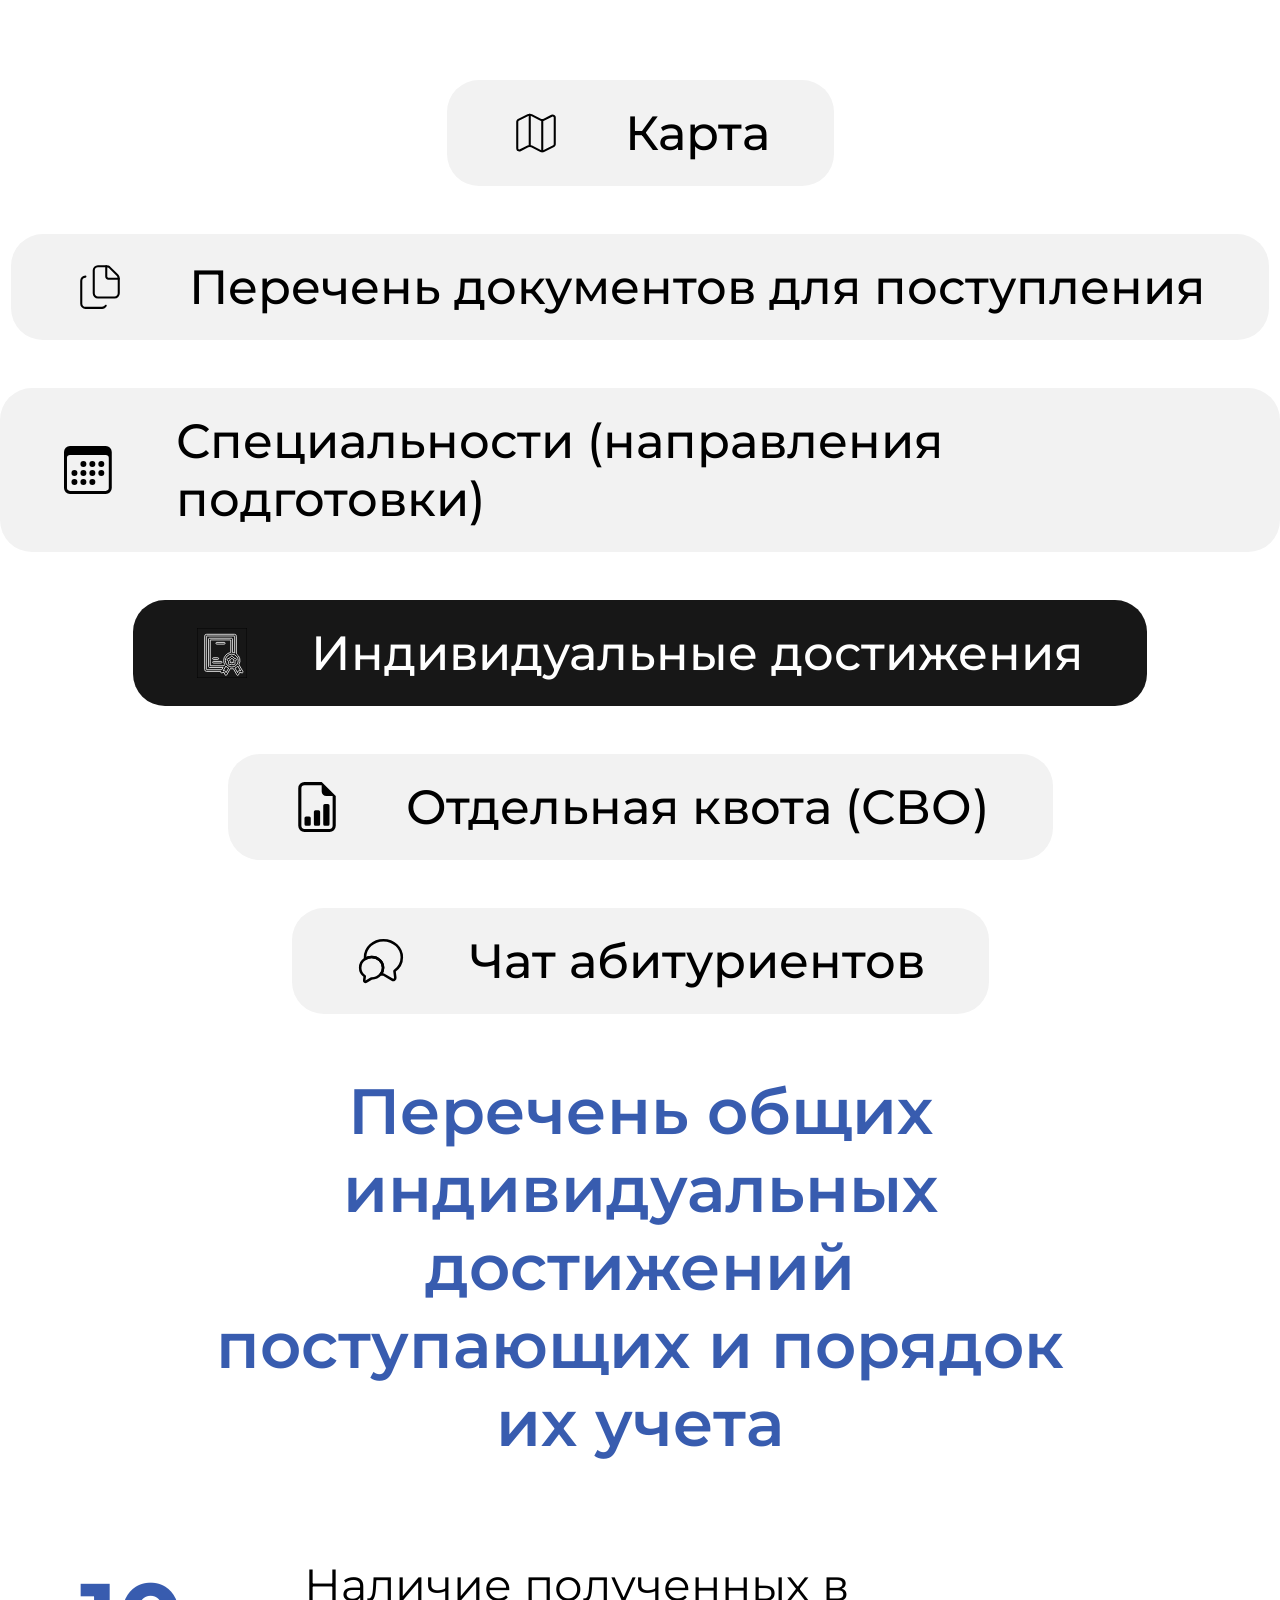
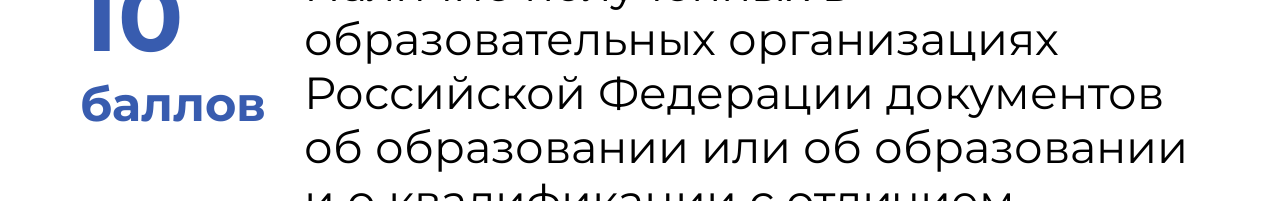
==== commit 404310f2: "16.06" ====
--- a/achievements.html
+++ b/achievements.html
@@ -44,7 +44,7 @@
                 <path d="M10 13.5a.5.5 0 0 0 .5.5h1a.5.5 0 0 0 .5-.5v-6a.5.5 0 0 0-.5-.5h-1a.5.5 0 0 0-.5.5zm-2.5.5a.5.5 0 0 1-.5-.5v-4a.5.5 0 0 1 .5-.5h1a.5.5 0 0 1 .5.5v4a.5.5 0 0 1-.5.5zm-3 0a.5.5 0 0 1-.5-.5v-2a.5.5 0 0 1 .5-.5h1a.5.5 0 0 1 .5.5v2a.5.5 0 0 1-.5.5z"/>
                 <path d="M14 14V4.5L9.5 0H4a2 2 0 0 0-2 2v12a2 2 0 0 0 2 2h8a2 2 0 0 0 2-2M9.5 3A1.5 1.5 0 0 0 11 4.5h2V14a1 1 0 0 1-1 1H4a1 1 0 0 1-1-1V2a1 1 0 0 1 1-1h5.5z"/>
             </svg>
-            Отдельнная квота (СВО)
+            Отдельная квота (СВО)
         </a>
         <a href="chat.html">
             <svg width="24" height="24" viewBox="0 0 59 59" fill="none" xmlns="http://www.w3.org/2000/svg">
--- a/assets/css/style.css
+++ b/assets/css/style.css
@@ -11,6 +11,11 @@
     font-weight: 100 900;
     font-style: normal;
     font-display: swap;
+}
+.width-info{
+    position: absolute;
+    left: 0;
+    top: 0;
 }
 *{
     margin: 0;
@@ -51,8 +56,8 @@
     display: grid;
     grid-template-columns: 1fr 1fr;
     gap: 20px;
-    overflow: scroll;
-    height: calc(100vh - 84vh);
+    overflow: hidden;
+    height: calc(100vh - 70vh);
 }
 .menu-item{
     display: flex;
@@ -199,10 +204,11 @@
     display: flex;
     align-items: center;
     gap: 10px;
+    font-weight: 500;
     padding: 10px 36px;
     border-radius: 8px;
     transition: .3s linear;
-    border: solid 1px black
+    background-color: #F2F2F2;
 }
 
 .nav-btns a.active,
@@ -600,8 +606,6 @@
     font-size: 14px;
 }
 
-
-@media (min-width: 2000px) {
     .nav-btns a{
         font-size: 3rem;
         gap: 3rem;
@@ -609,24 +613,26 @@
         border-radius: 2rem;
     }
     .nav-btns a svg{
-        scale: 3;
+        margin-right: 1rem;
+        width: 50px;
+        height: 50px;
     }
     .nav-btns{
         margin-top: 5rem;
         gap: 3rem;
     }
     .main-svg {
-        width: 86.5vw;
+        width: 73.6vw;
         position: absolute;
-        left: 6%;
-        top: 3.8%;
+        left: 10.8%;
+        top: -2.75%;
     }
     .svg-wrapp{
         background-image: url('../img/map.jpg');
         background-repeat: no-repeat;
-        height: 65vh;
+        height: 50vh;
         background-position: 39% 30%;
-        background-size: 80%;
+        background-size: 68%;
     }
     .preview-text{
         font-size: 7rem;
@@ -844,6 +850,9 @@
         overflow-y: scroll;
         height: 81vh;
     }
+    .plan-content{
+        height: 76vh;
+    }
     .documents-header h3,
     .plan-header h3{
         font-size: 4rem;
@@ -994,13 +1003,14 @@
     }
     .achievements-list{
         list-style-type: disc;
+        padding-left: 7%;
     }
     .achievements-list span{
         font-weight: bold;
         color: #385CAF;
     }
     .achievements-info{
-        font-size: 1.8rem;
+        font-size: 2.8rem;
     }
     .achievements-info h5{
         font-size: 6rem;
@@ -1010,6 +1020,10 @@
         font-size: 3rem;
         color: #385CAF;
         font-weight: bold;
+    }
+    .achievements-list span{
+        font-size: 3rem;
+        color: #385CAF;
     }
     /*Квота*/
     .quota-content h3{
@@ -1034,5 +1048,4 @@
     }
     .quota-list li:last-child{
         border-bottom: none;
-    }
-}+    }
